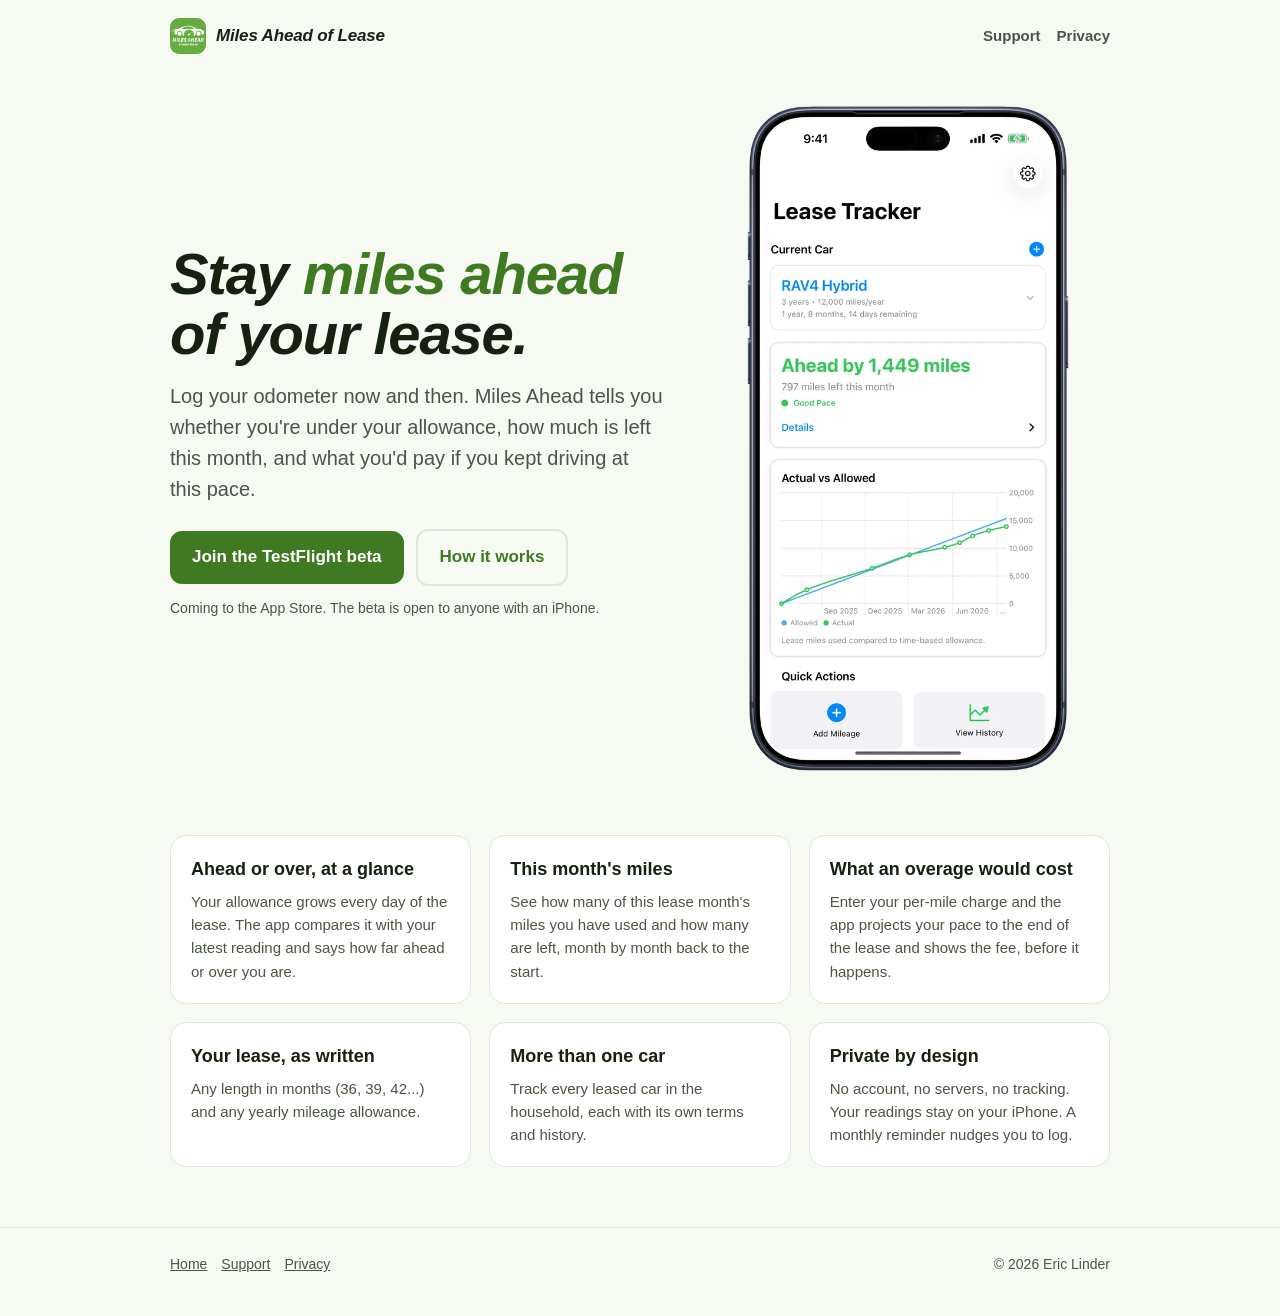
==== index.html @ 4baac900 "Stronger contrast on buttons and accents" ====
<!doctype html>
<html lang="en">
<head>
<meta charset="utf-8">
<meta name="viewport" content="width=device-width, initial-scale=1">
<title>Miles Ahead of Lease: lease mileage tracker for iPhone</title>
<meta name="description" content="Log your odometer now and then and see whether you are ahead of your lease allowance, what is left this month, and what an overage would cost.">
<meta name="color-scheme" content="light dark">
<meta name="theme-color" content="#66ad3f">
<link rel="canonical" href="https://eroxx.github.io/miles-ahead-website/">
<meta property="og:type" content="website">
<meta property="og:title" content="Miles Ahead of Lease: lease mileage tracker for iPhone">
<meta property="og:description" content="Log your odometer now and then and see whether you are ahead of your lease allowance, what is left this month, and what an overage would cost.">
<meta property="og:url" content="https://eroxx.github.io/miles-ahead-website/">
<meta property="og:image" content="https://eroxx.github.io/miles-ahead-website/og-image.png">
<meta property="og:image:width" content="1200">
<meta property="og:image:height" content="630">
<meta name="twitter:card" content="summary_large_image">
<link rel="icon" type="image/png" href="favicon.png">
<link rel="apple-touch-icon" href="apple-touch-icon.png">
<link rel="stylesheet" href="style.css?v=2">
</head>
<body>
<header class="bar"><div class="wrap">
  <a class="brand" href="./"><img src="img/icon.png" alt="" width="36" height="36"><span>Miles Ahead of Lease</span></a>
  <nav><a href="support.html">Support</a><a href="privacy.html">Privacy</a></nav>
</div></header>

<main class="wrap">
<section class="hero">
  <div>
    <h1>Stay <span>miles ahead</span> of your lease.</h1>
    <p class="lede">Log your odometer now and then. Miles Ahead tells you whether you're under your allowance, how much is left this month, and what you'd pay if you kept driving at this pace.</p>
    <div class="cta">
      <a class="store-badge" data-store-live hidden href="#" aria-label="Download Miles Ahead of Lease on the App Store"><picture><source srcset="img/app-store-badge-white.svg" media="(prefers-color-scheme: dark)"><img src="img/app-store-badge-black.svg" alt="Download on the App Store" width="132" height="44"></picture></a>
      <a class="button" data-store-soon href="https://testflight.apple.com/join/SfdpEd8z">Join the TestFlight beta</a>
      <a class="button ghost" href="support.html">How it works</a>
    </div>
    <p class="note" data-store-soon>Coming to the App Store. The beta is open to anyone with an iPhone.</p>
  </div>
  <div class="phone">
    <picture>
      <source srcset="img/iphone-dashboard-dark.webp" media="(prefers-color-scheme: dark)">
      <img src="img/iphone-dashboard.webp" alt="The dashboard: ahead by 1,449 miles, 797 miles left this month, and a chart of actual against allowed miles" width="560" height="1143">
    </picture>
  </div>
</section>

<section class="features">
  <div class="card"><h3>Ahead or over, at a glance</h3><p>Your allowance grows every day of the lease. The app compares it with your latest reading and says how far ahead or over you are.</p></div>
  <div class="card"><h3>This month's miles</h3><p>See how many of this lease month's miles you have used and how many are left, month by month back to the start.</p></div>
  <div class="card"><h3>What an overage would cost</h3><p>Enter your per-mile charge and the app projects your pace to the end of the lease and shows the fee, before it happens.</p></div>
  <div class="card"><h3>Your lease, as written</h3><p>Any length in months (36, 39, 42...) and any yearly mileage allowance.</p></div>
  <div class="card"><h3>More than one car</h3><p>Track every leased car in the household, each with its own terms and history.</p></div>
  <div class="card"><h3>Private by design</h3><p>No account, no servers, no tracking. Your readings stay on your iPhone. A monthly reminder nudges you to log.</p></div>
</section>
</main>
<footer><div class="wrap">
  <div><a href="./">Home</a><a href="support.html">Support</a><a href="privacy.html">Privacy</a></div>
  <div>&copy; 2026 Eric Linder</div>
</div></footer>
<script src="site.js?v=1" defer></script>
<script src="store.js?v=1" defer></script>
</body>
</html>
---- style.css ----
:root {
  --green: #66ad3f;
  --green-deep: #3f7a22;
  --ink: #16210f;
  --ink-soft: #4a5543;
  --paper: #f7faf3;
  --card: #ffffff;
  --line: #dfe8d6;
  --on-green: #ffffff;
  --button: #3f7a22;
}
@media (prefers-color-scheme: dark) {
  :root {
    --green: #7cc450;
    --green-deep: #9bd873;
    --ink: #eef5e8;
    --ink-soft: #b3c0aa;
    --paper: #10160c;
    --card: #1a2314;
    --line: #2c3a23;
    --on-green: #0d1409;
    --button: #7cc450;
  }
}
[hidden] { display: none !important; }
* { box-sizing: border-box; }
html { -webkit-text-size-adjust: 100%; }
body {
  margin: 0;
  font: 17px/1.55 -apple-system, BlinkMacSystemFont, "SF Pro Text", "Segoe UI", Roboto, sans-serif;
  color: var(--ink);
  background: var(--paper);
}
a { color: var(--green-deep); }
.wrap { max-width: 980px; margin: 0 auto; padding: 0 20px; }
header.bar { padding: 18px 0; }
header.bar .wrap { display: flex; align-items: center; justify-content: space-between; gap: 12px; }
.brand { display: flex; align-items: center; gap: 10px; text-decoration: none; color: var(--ink); font-weight: 800; font-style: italic; letter-spacing: -0.01em; }
.brand img { width: 36px; height: 36px; border-radius: 9px; }
nav a { margin-left: 16px; text-decoration: none; color: var(--ink-soft); font-weight: 600; font-size: 15px; }
nav a:hover { color: var(--green-deep); }

.hero { display: grid; grid-template-columns: 1.1fr 0.9fr; gap: 40px; align-items: center; padding: 30px 0 60px; }
.hero h1 { font-size: clamp(36px, 6vw, 58px); line-height: 1.05; margin: 0 0 16px; font-weight: 800; font-style: italic; letter-spacing: -0.02em; }
.hero h1 span { color: var(--green-deep); }
.hero p.lede { font-size: 20px; color: var(--ink-soft); margin: 0 0 24px; }
.phone img { width: 100%; max-width: 330px; height: auto; display: block; margin: 0 auto; }
.cta { display: flex; flex-wrap: wrap; gap: 12px; align-items: center; }
.button { display: inline-block; background: var(--button); color: var(--on-green); padding: 13px 22px; border-radius: 12px; font-weight: 700; text-decoration: none; }
.button.ghost { background: transparent; color: var(--green-deep); border: 2px solid var(--line); }
.store-badge { display: inline-block; line-height: 0; margin: 11px 0; }
.store-badge img { height: 44px; width: auto; }
.note { font-size: 14px; color: var(--ink-soft); margin-top: 12px; }

.features { display: grid; grid-template-columns: repeat(3, 1fr); gap: 18px; padding-bottom: 60px; }
.card { background: var(--card); border: 1px solid var(--line); border-radius: 16px; padding: 20px; }
.card h3 { margin: 0 0 6px; font-size: 18px; }
.card p { margin: 0; color: var(--ink-soft); font-size: 15px; }

.doc { max-width: 720px; padding: 10px 20px 60px; margin: 0 auto; }
.doc h1 { font-size: 38px; line-height: 1.1; margin: 10px 0 6px; font-style: italic; font-weight: 800; }
.doc .updated { color: var(--ink-soft); font-size: 14px; margin-bottom: 28px; }
.doc h2 { font-size: 22px; margin: 34px 0 8px; }
.doc h3 { font-size: 18px; margin: 22px 0 4px; }
.doc p, .doc li { color: var(--ink); }
.summary { background: var(--card); border: 1px solid var(--line); border-left: 5px solid var(--green); border-radius: 12px; padding: 16px 18px; }
.email-row { display: flex; gap: 10px; align-items: center; flex-wrap: wrap; background: var(--card); border: 1px solid var(--line); border-radius: 12px; padding: 12px 14px; }
.email-row code { font-size: 16px; }
.email-row button { font: inherit; font-size: 14px; border: 1px solid var(--line); background: transparent; color: var(--green-deep); border-radius: 8px; padding: 4px 10px; cursor: pointer; }

footer { border-top: 1px solid var(--line); padding: 26px 0 40px; color: var(--ink-soft); font-size: 14px; }
footer .wrap { display: flex; justify-content: space-between; flex-wrap: wrap; gap: 10px; }
footer a { color: var(--ink-soft); margin-right: 14px; }

@media (max-width: 760px) {
  .hero { grid-template-columns: 1fr; gap: 28px; padding-top: 10px; }
  .phone img { max-width: 260px; }
  .features { grid-template-columns: 1fr; }
  nav a { margin-left: 12px; font-size: 14px; }
  .brand span { display: none; }
}
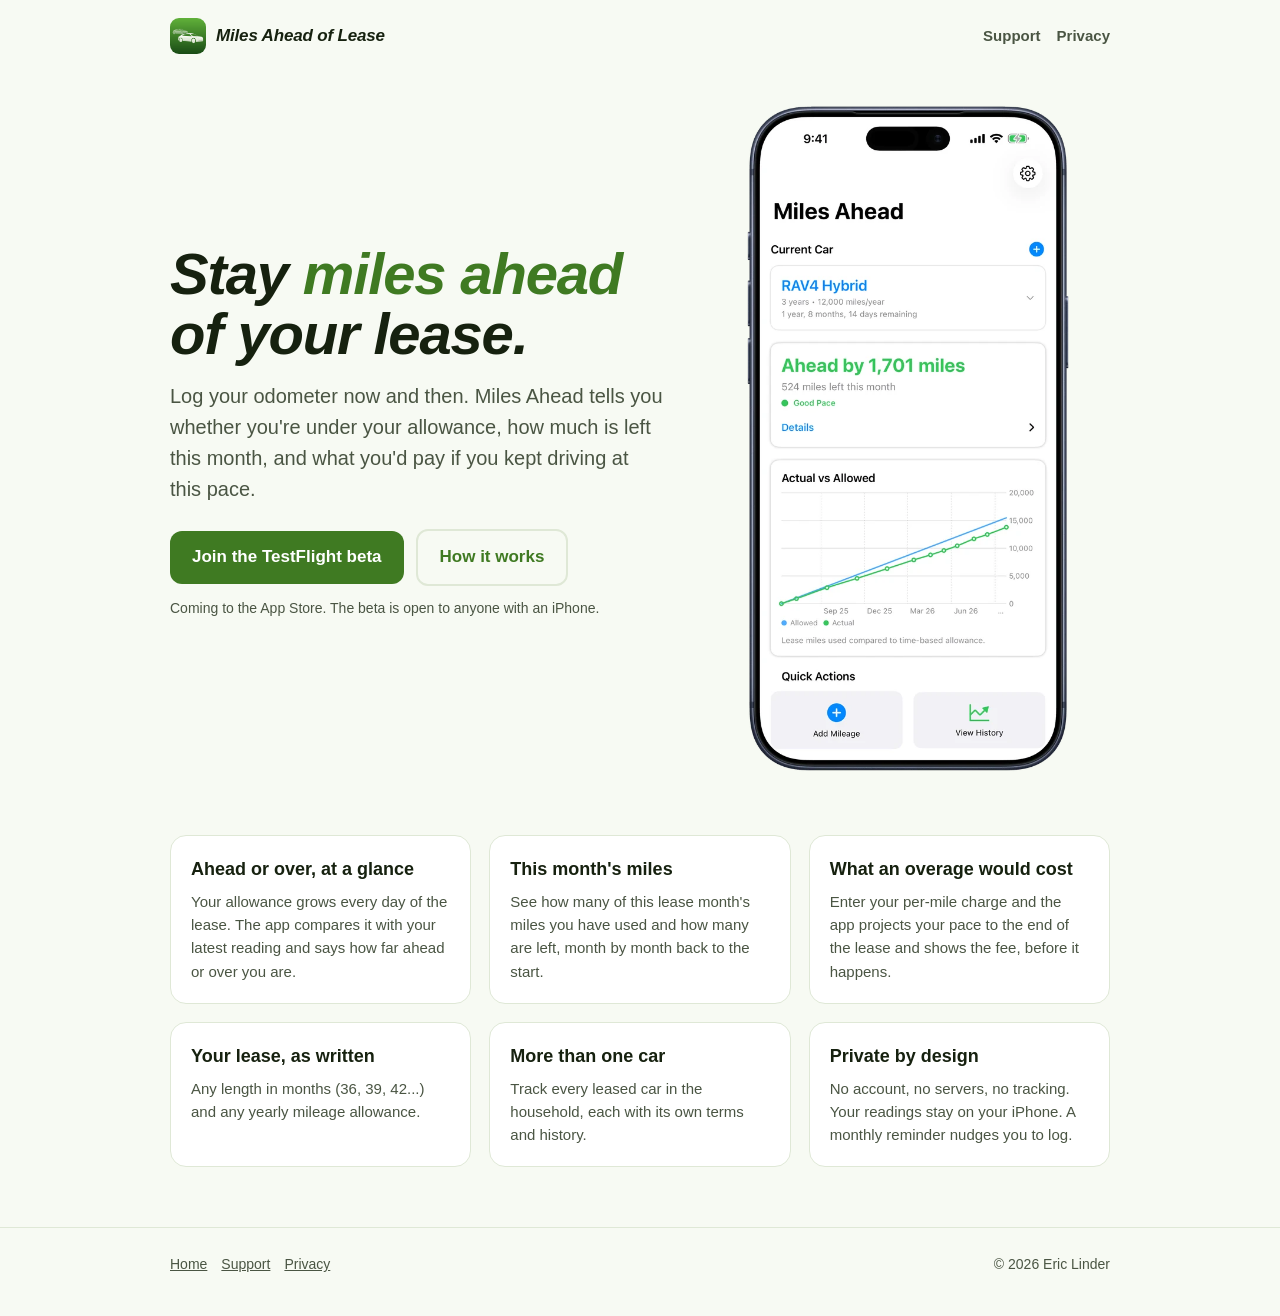
==== commit cf220640: "New icon, Miles Ahead name, fresh screenshots" ====
--- a/index.html
+++ b/index.html
@@ -18,11 +18,11 @@
 <meta name="twitter:card" content="summary_large_image">
 <link rel="icon" type="image/png" href="favicon.png">
 <link rel="apple-touch-icon" href="apple-touch-icon.png">
-<link rel="stylesheet" href="style.css?v=2">
+<link rel="stylesheet" href="style.css?v=3">
 </head>
 <body>
 <header class="bar"><div class="wrap">
-  <a class="brand" href="./"><img src="img/icon.png" alt="" width="36" height="36"><span>Miles Ahead of Lease</span></a>
+  <a class="brand" href="./"><img src="img/icon.png?v=2" alt="" width="36" height="36"><span>Miles Ahead of Lease</span></a>
   <nav><a href="support.html">Support</a><a href="privacy.html">Privacy</a></nav>
 </div></header>
 
@@ -41,7 +41,7 @@
   <div class="phone">
     <picture>
       <source srcset="img/iphone-dashboard-dark.webp" media="(prefers-color-scheme: dark)">
-      <img src="img/iphone-dashboard.webp" alt="The dashboard: ahead by 1,449 miles, 797 miles left this month, and a chart of actual against allowed miles" width="560" height="1143">
+      <img src="img/iphone-dashboard.webp" alt="The dashboard: ahead by 1,701 miles, 524 miles left this month, and a chart of actual against allowed miles" width="560" height="1143">
     </picture>
   </div>
 </section>
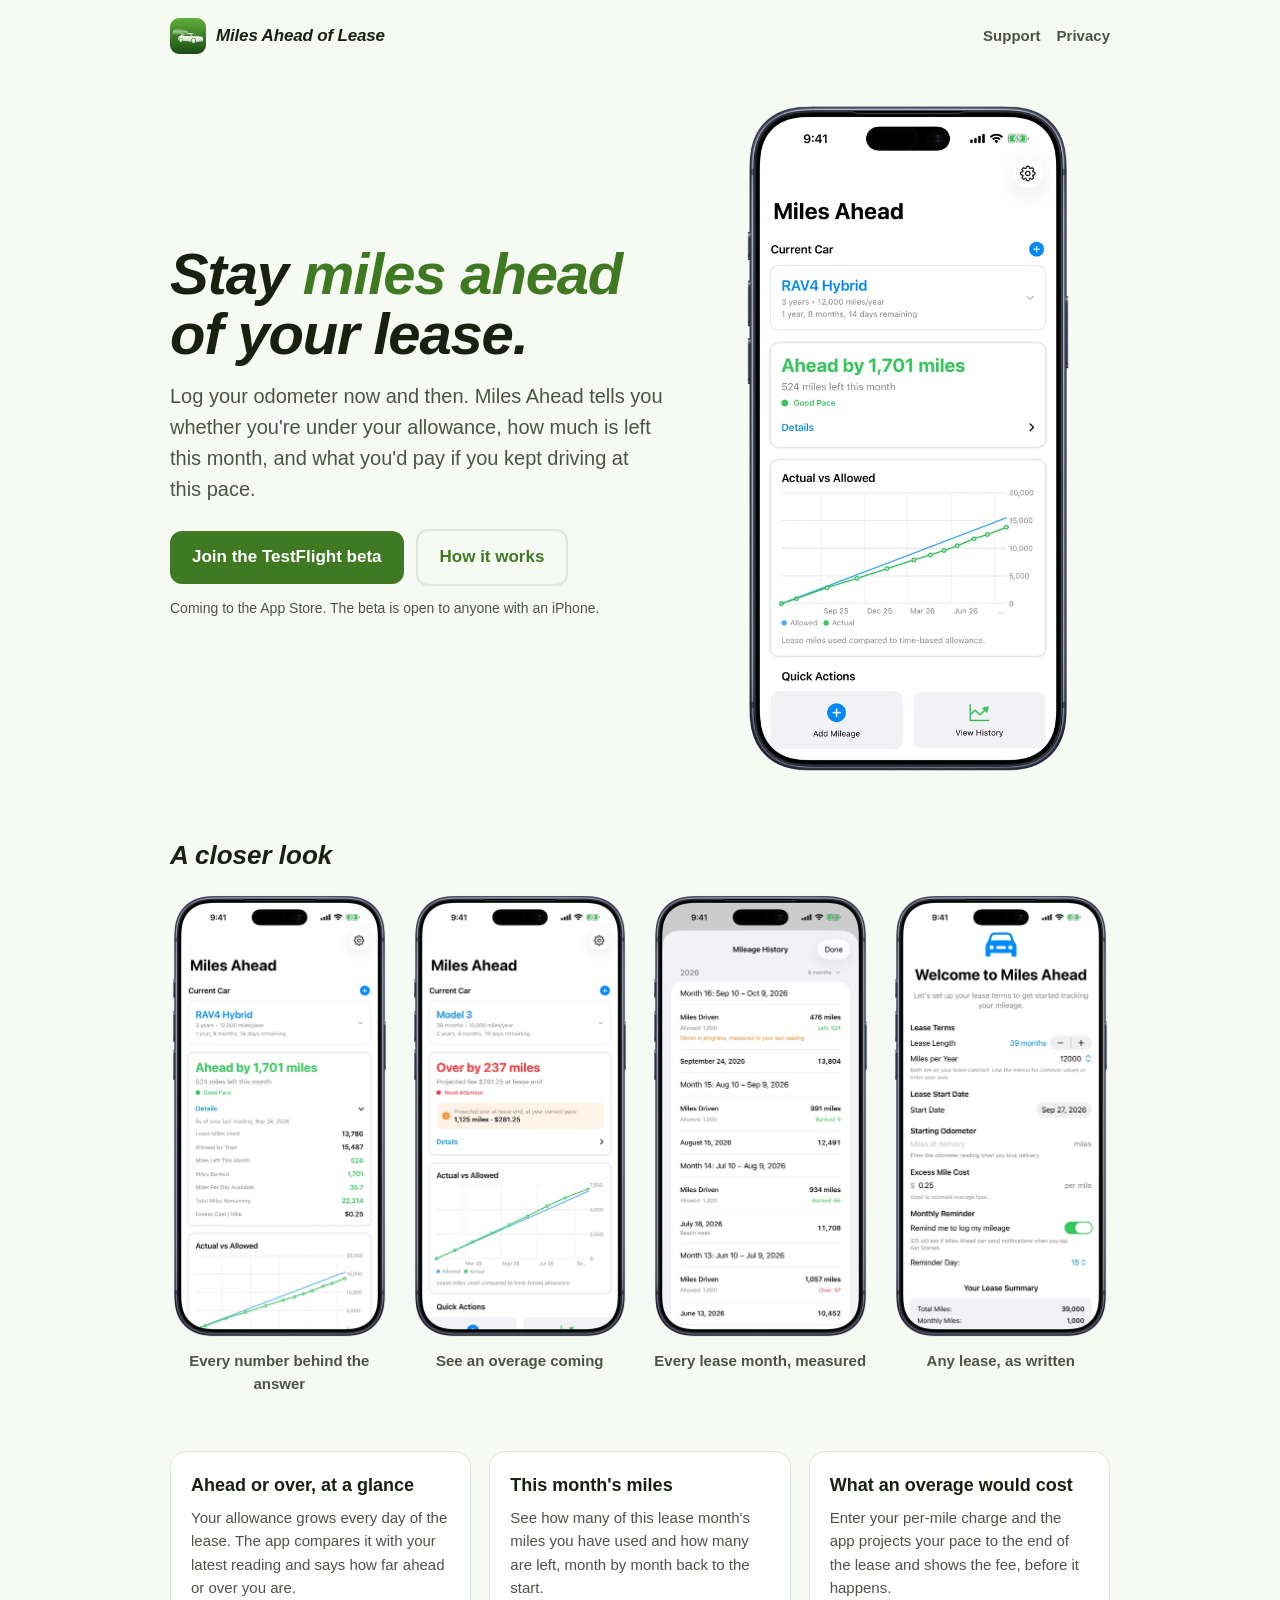
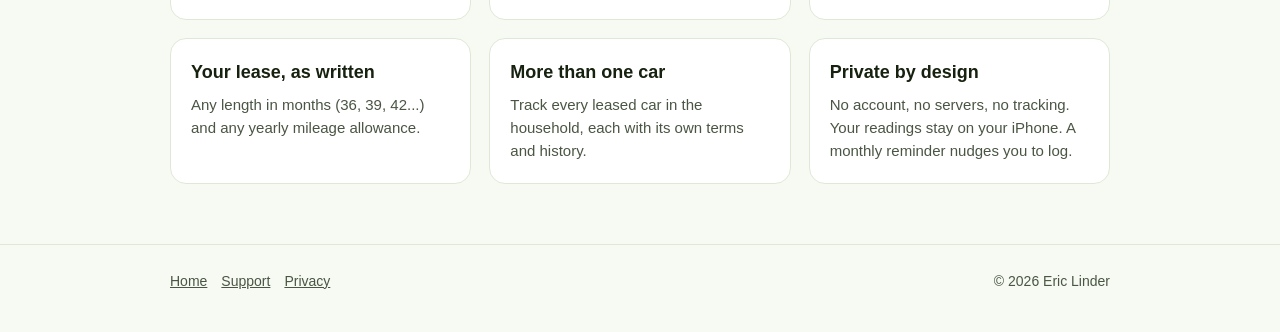
==== commit 10179fda: "Screens gallery" ====
--- a/index.html
+++ b/index.html
@@ -18,7 +18,7 @@
 <meta name="twitter:card" content="summary_large_image">
 <link rel="icon" type="image/png" href="favicon.png">
 <link rel="apple-touch-icon" href="apple-touch-icon.png">
-<link rel="stylesheet" href="style.css?v=3">
+<link rel="stylesheet" href="style.css?v=4">
 </head>
 <body>
 <header class="bar"><div class="wrap">
@@ -46,6 +46,17 @@
   </div>
 </section>
 
+
+<section class="gallery" aria-label="Screens from the app">
+  <h2>A closer look</h2>
+  <div class="shots">
+    <figure><img src="img/iphone-02-details.webp" alt="Details: lease miles used, allowed so far, miles left this month, miles banked, miles per day and miles remaining" width="440" height="897" loading="lazy"><figcaption>Every number behind the answer</figcaption></figure>
+    <figure><img src="img/iphone-03-overage.webp" alt="A second car over pace, with a projected fee at lease end" width="440" height="897" loading="lazy"><figcaption>See an overage coming</figcaption></figure>
+    <figure><img src="img/iphone-04-history.webp" alt="History: each lease month with miles driven against the month's allowance" width="440" height="897" loading="lazy"><figcaption>Every lease month, measured</figcaption></figure>
+    <figure><img src="img/iphone-05-onboarding.webp" alt="Setup: a 39-month lease and the yearly mileage allowance" width="440" height="897" loading="lazy"><figcaption>Any lease, as written</figcaption></figure>
+  </div>
+</section>
+
 <section class="features">
   <div class="card"><h3>Ahead or over, at a glance</h3><p>Your allowance grows every day of the lease. The app compares it with your latest reading and says how far ahead or over you are.</p></div>
   <div class="card"><h3>This month's miles</h3><p>See how many of this lease month's miles you have used and how many are left, month by month back to the start.</p></div>
--- a/style.css
+++ b/style.css
@@ -72,7 +72,16 @@
 footer .wrap { display: flex; justify-content: space-between; flex-wrap: wrap; gap: 10px; }
 footer a { color: var(--ink-soft); margin-right: 14px; }
 
+.gallery { padding: 0 0 56px; }
+.gallery h2 { font-size: 26px; font-style: italic; font-weight: 800; margin: 0 0 18px; }
+.shots { display: grid; grid-template-columns: repeat(4, 1fr); gap: 22px; }
+.shots figure { margin: 0; text-align: center; }
+.shots img { width: 100%; height: auto; display: block; }
+.shots figcaption { margin-top: 10px; font-weight: 700; font-size: 15px; color: var(--ink-soft); }
+
 @media (max-width: 760px) {
+  .shots { grid-template-columns: none; grid-auto-flow: column; grid-auto-columns: 62%; overflow-x: auto; scroll-snap-type: x mandatory; padding-bottom: 8px; }
+  .shots figure { scroll-snap-align: start; }
   .hero { grid-template-columns: 1fr; gap: 28px; padding-top: 10px; }
   .phone img { max-width: 260px; }
   .features { grid-template-columns: 1fr; }
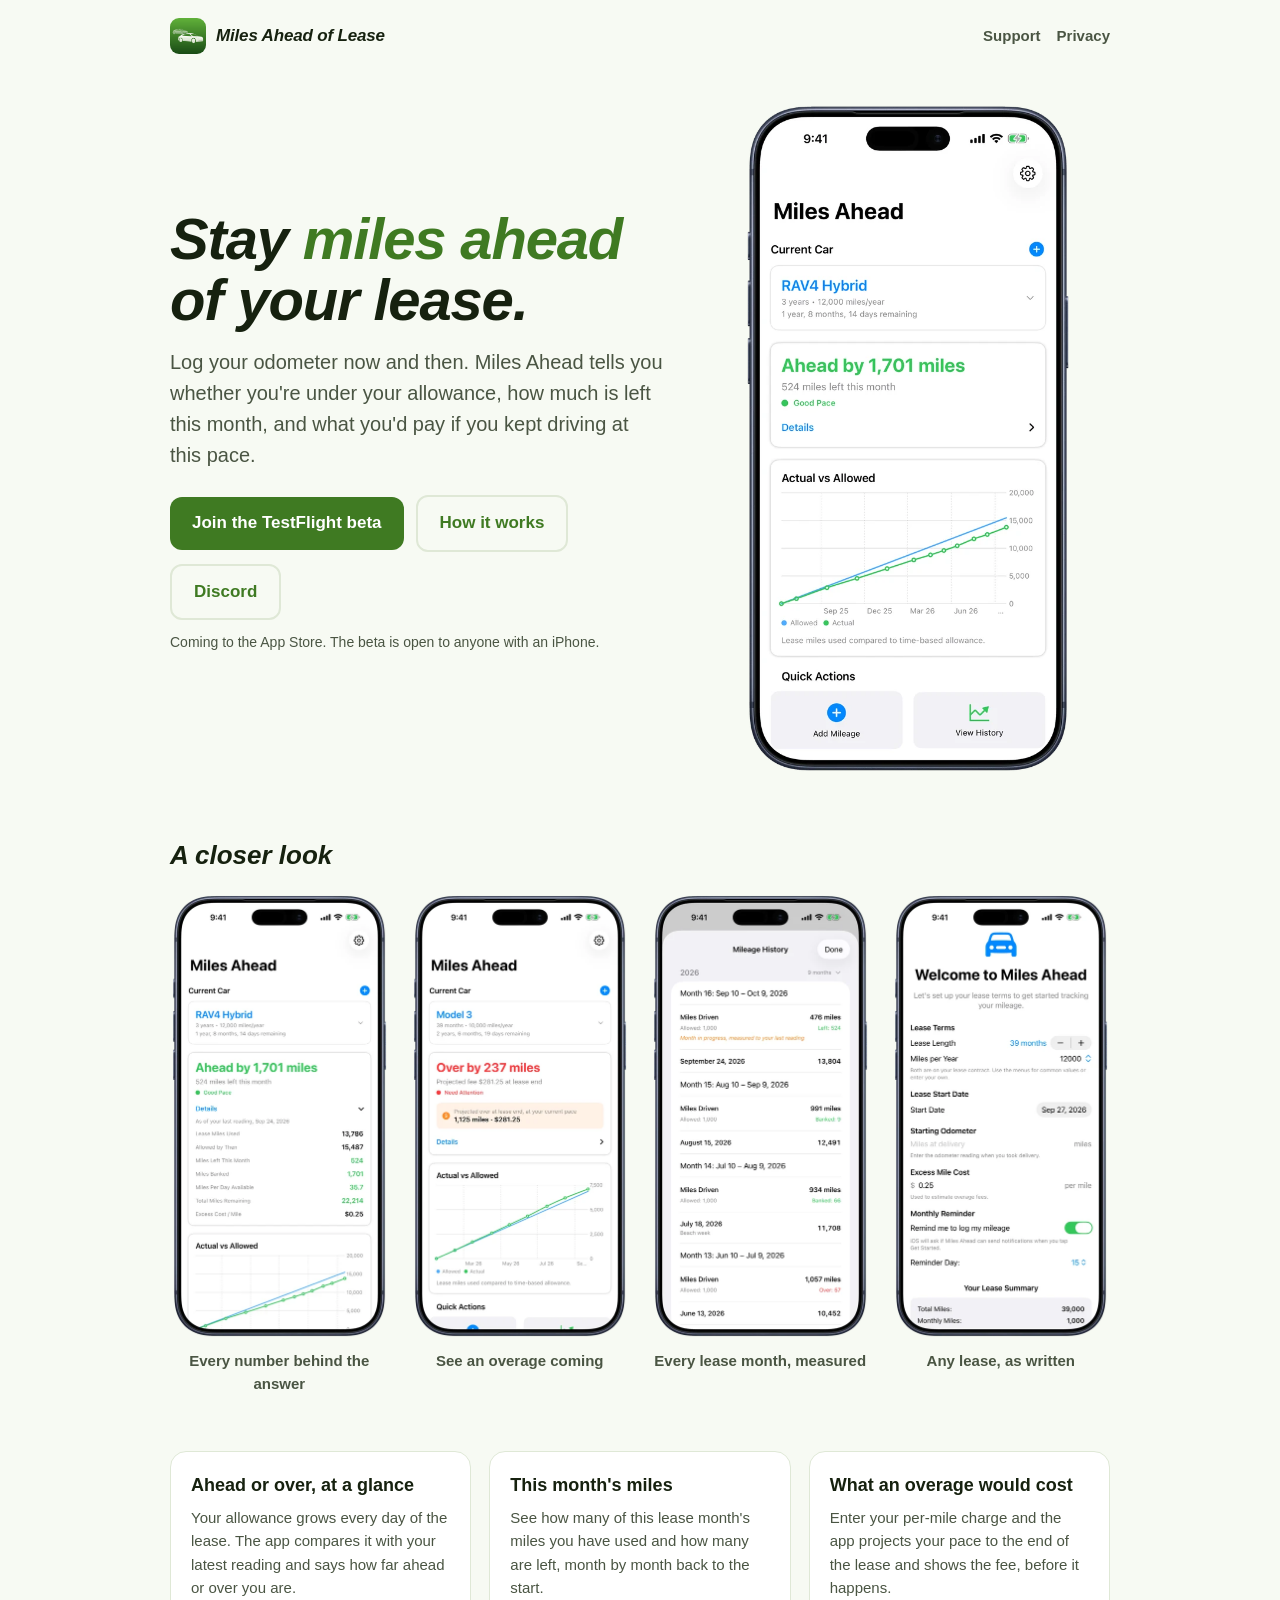
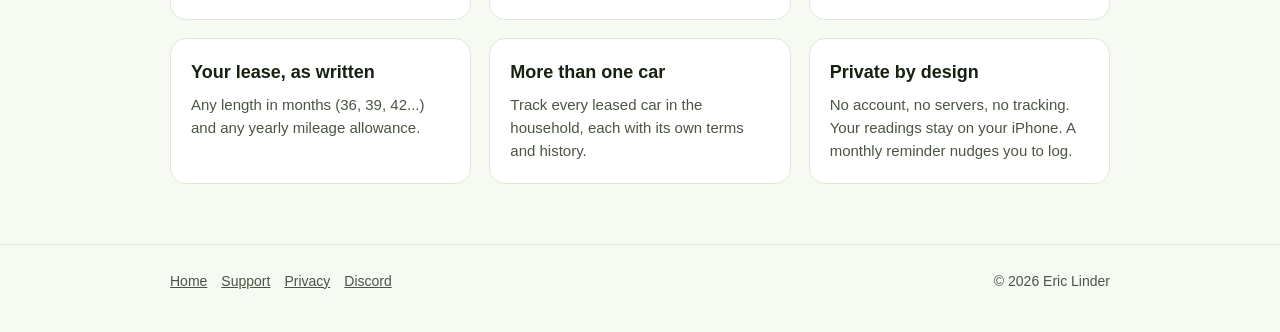
==== commit 03787d04: "Discord links" ====
--- a/index.html
+++ b/index.html
@@ -35,6 +35,7 @@
       <a class="store-badge" data-store-live hidden href="#" aria-label="Download Miles Ahead of Lease on the App Store"><picture><source srcset="img/app-store-badge-white.svg" media="(prefers-color-scheme: dark)"><img src="img/app-store-badge-black.svg" alt="Download on the App Store" width="132" height="44"></picture></a>
       <a class="button" data-store-soon href="https://testflight.apple.com/join/SfdpEd8z">Join the TestFlight beta</a>
       <a class="button ghost" href="support.html">How it works</a>
+      <a class="button ghost" data-discord href="#">Discord</a>
     </div>
     <p class="note" data-store-soon>Coming to the App Store. The beta is open to anyone with an iPhone.</p>
   </div>
@@ -67,10 +68,10 @@
 </section>
 </main>
 <footer><div class="wrap">
-  <div><a href="./">Home</a><a href="support.html">Support</a><a href="privacy.html">Privacy</a></div>
+  <div><a href="./">Home</a><a href="support.html">Support</a><a href="privacy.html">Privacy</a><a data-discord href="#">Discord</a></div>
   <div>&copy; 2026 Eric Linder</div>
 </div></footer>
-<script src="site.js?v=1" defer></script>
+<script src="site.js?v=2" defer></script>
 <script src="store.js?v=1" defer></script>
 </body>
 </html>
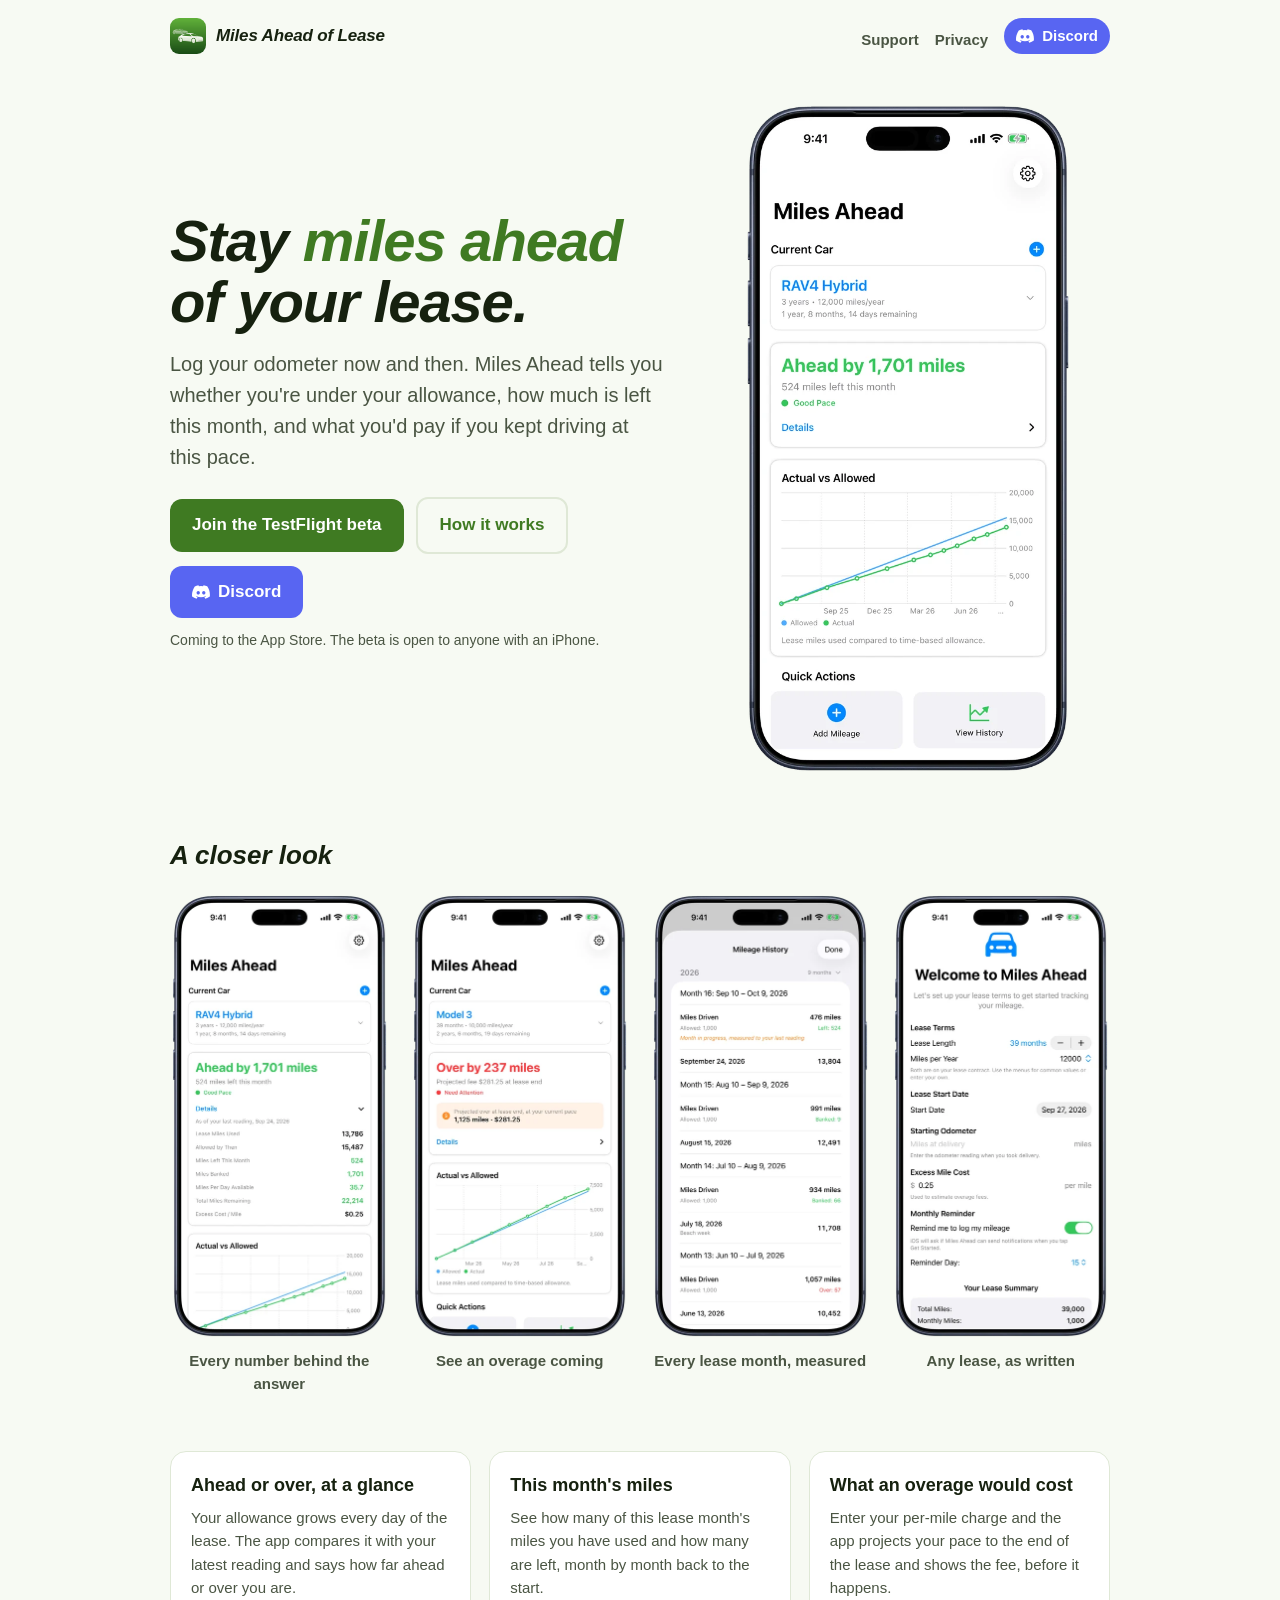
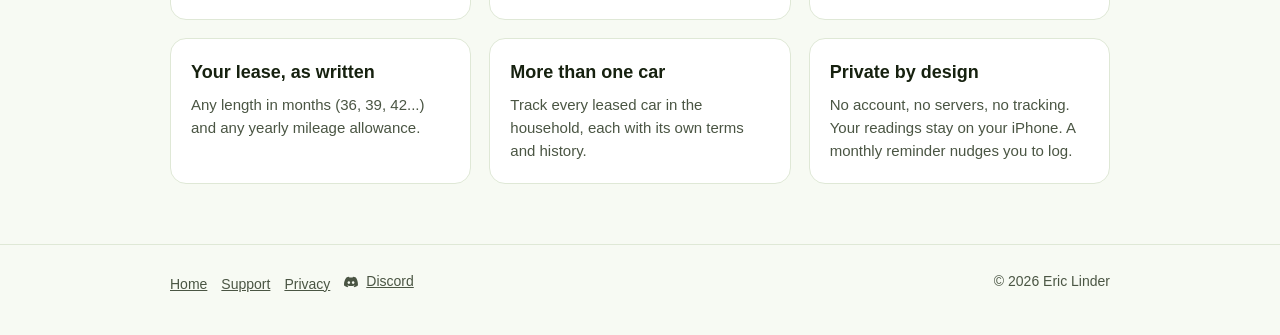
==== commit 81edc9ef: "Discord mark on every Discord link" ====
--- a/index.html
+++ b/index.html
@@ -18,12 +18,12 @@
 <meta name="twitter:card" content="summary_large_image">
 <link rel="icon" type="image/png" href="favicon.png">
 <link rel="apple-touch-icon" href="apple-touch-icon.png">
-<link rel="stylesheet" href="style.css?v=4">
+<link rel="stylesheet" href="style.css?v=5">
 </head>
 <body>
 <header class="bar"><div class="wrap">
   <a class="brand" href="./"><img src="img/icon.png?v=2" alt="" width="36" height="36"><span>Miles Ahead of Lease</span></a>
-  <nav><a href="support.html">Support</a><a href="privacy.html">Privacy</a></nav>
+  <nav><a href="support.html">Support</a><a href="privacy.html">Privacy</a><a class="discord nav-discord" data-discord href="#"><svg viewBox="0 0 24 24" aria-hidden="true" fill="currentColor"><path d="M20.3 4.4A19.8 19.8 0 0 0 15.4 3l-.6 1.3a18.4 18.4 0 0 0-5.6 0L8.6 3a19.7 19.7 0 0 0-4.9 1.5C.6 9.1-.3 13.6.1 18.1a19.9 19.9 0 0 0 6 3l1.3-2.1a12.9 12.9 0 0 1-2-1l.5-.4a14.2 14.2 0 0 0 12.2 0l.5.4a12.9 12.9 0 0 1-2.1 1l1.3 2.1a19.8 19.8 0 0 0 6-3c.5-5.2-.8-9.7-3.5-13.7ZM8.3 15.3c-1.2 0-2.2-1.1-2.2-2.4s1-2.4 2.2-2.4 2.2 1.1 2.2 2.4-1 2.4-2.2 2.4Zm7.4 0c-1.2 0-2.2-1.1-2.2-2.4s1-2.4 2.2-2.4 2.2 1.1 2.2 2.4-1 2.4-2.2 2.4Z"/></svg>Discord</a></nav>
 </div></header>
 
 <main class="wrap">
@@ -35,7 +35,7 @@
       <a class="store-badge" data-store-live hidden href="#" aria-label="Download Miles Ahead of Lease on the App Store"><picture><source srcset="img/app-store-badge-white.svg" media="(prefers-color-scheme: dark)"><img src="img/app-store-badge-black.svg" alt="Download on the App Store" width="132" height="44"></picture></a>
       <a class="button" data-store-soon href="https://testflight.apple.com/join/SfdpEd8z">Join the TestFlight beta</a>
       <a class="button ghost" href="support.html">How it works</a>
-      <a class="button ghost" data-discord href="#">Discord</a>
+      <a class="button discord-button discord" data-discord href="#"><svg viewBox="0 0 24 24" aria-hidden="true" fill="currentColor"><path d="M20.3 4.4A19.8 19.8 0 0 0 15.4 3l-.6 1.3a18.4 18.4 0 0 0-5.6 0L8.6 3a19.7 19.7 0 0 0-4.9 1.5C.6 9.1-.3 13.6.1 18.1a19.9 19.9 0 0 0 6 3l1.3-2.1a12.9 12.9 0 0 1-2-1l.5-.4a14.2 14.2 0 0 0 12.2 0l.5.4a12.9 12.9 0 0 1-2.1 1l1.3 2.1a19.8 19.8 0 0 0 6-3c.5-5.2-.8-9.7-3.5-13.7ZM8.3 15.3c-1.2 0-2.2-1.1-2.2-2.4s1-2.4 2.2-2.4 2.2 1.1 2.2 2.4-1 2.4-2.2 2.4Zm7.4 0c-1.2 0-2.2-1.1-2.2-2.4s1-2.4 2.2-2.4 2.2 1.1 2.2 2.4-1 2.4-2.2 2.4Z"/></svg>Discord</a>
     </div>
     <p class="note" data-store-soon>Coming to the App Store. The beta is open to anyone with an iPhone.</p>
   </div>
@@ -68,7 +68,7 @@
 </section>
 </main>
 <footer><div class="wrap">
-  <div><a href="./">Home</a><a href="support.html">Support</a><a href="privacy.html">Privacy</a><a data-discord href="#">Discord</a></div>
+  <div><a href="./">Home</a><a href="support.html">Support</a><a href="privacy.html">Privacy</a><a class="discord" data-discord href="#"><svg viewBox="0 0 24 24" aria-hidden="true" fill="currentColor"><path d="M20.3 4.4A19.8 19.8 0 0 0 15.4 3l-.6 1.3a18.4 18.4 0 0 0-5.6 0L8.6 3a19.7 19.7 0 0 0-4.9 1.5C.6 9.1-.3 13.6.1 18.1a19.9 19.9 0 0 0 6 3l1.3-2.1a12.9 12.9 0 0 1-2-1l.5-.4a14.2 14.2 0 0 0 12.2 0l.5.4a12.9 12.9 0 0 1-2.1 1l1.3 2.1a19.8 19.8 0 0 0 6-3c.5-5.2-.8-9.7-3.5-13.7ZM8.3 15.3c-1.2 0-2.2-1.1-2.2-2.4s1-2.4 2.2-2.4 2.2 1.1 2.2 2.4-1 2.4-2.2 2.4Zm7.4 0c-1.2 0-2.2-1.1-2.2-2.4s1-2.4 2.2-2.4 2.2 1.1 2.2 2.4-1 2.4-2.2 2.4Z"/></svg>Discord</a></div>
   <div>&copy; 2026 Eric Linder</div>
 </div></footer>
 <script src="site.js?v=2" defer></script>
--- a/style.css
+++ b/style.css
@@ -68,6 +68,15 @@
 .email-row code { font-size: 16px; }
 .email-row button { font: inherit; font-size: 14px; border: 1px solid var(--line); background: transparent; color: var(--green-deep); border-radius: 8px; padding: 4px 10px; cursor: pointer; }
 
+/* Discord: its own mark and blurple, like every app site of Eric's */
+.discord { display: inline-flex; align-items: center; gap: 8px; }
+.discord svg { width: 18px; height: 18px; flex: none; }
+.discord-button { background: #5865F2; color: #fff; }
+.discord-button:hover { background: #4752C4; }
+nav a.nav-discord { background: #5865F2; color: #fff; padding: 6px 12px; border-radius: 999px; }
+nav a.nav-discord:hover { color: #fff; background: #4752C4; }
+footer a.discord svg { width: 14px; height: 14px; }
+
 footer { border-top: 1px solid var(--line); padding: 26px 0 40px; color: var(--ink-soft); font-size: 14px; }
 footer .wrap { display: flex; justify-content: space-between; flex-wrap: wrap; gap: 10px; }
 footer a { color: var(--ink-soft); margin-right: 14px; }
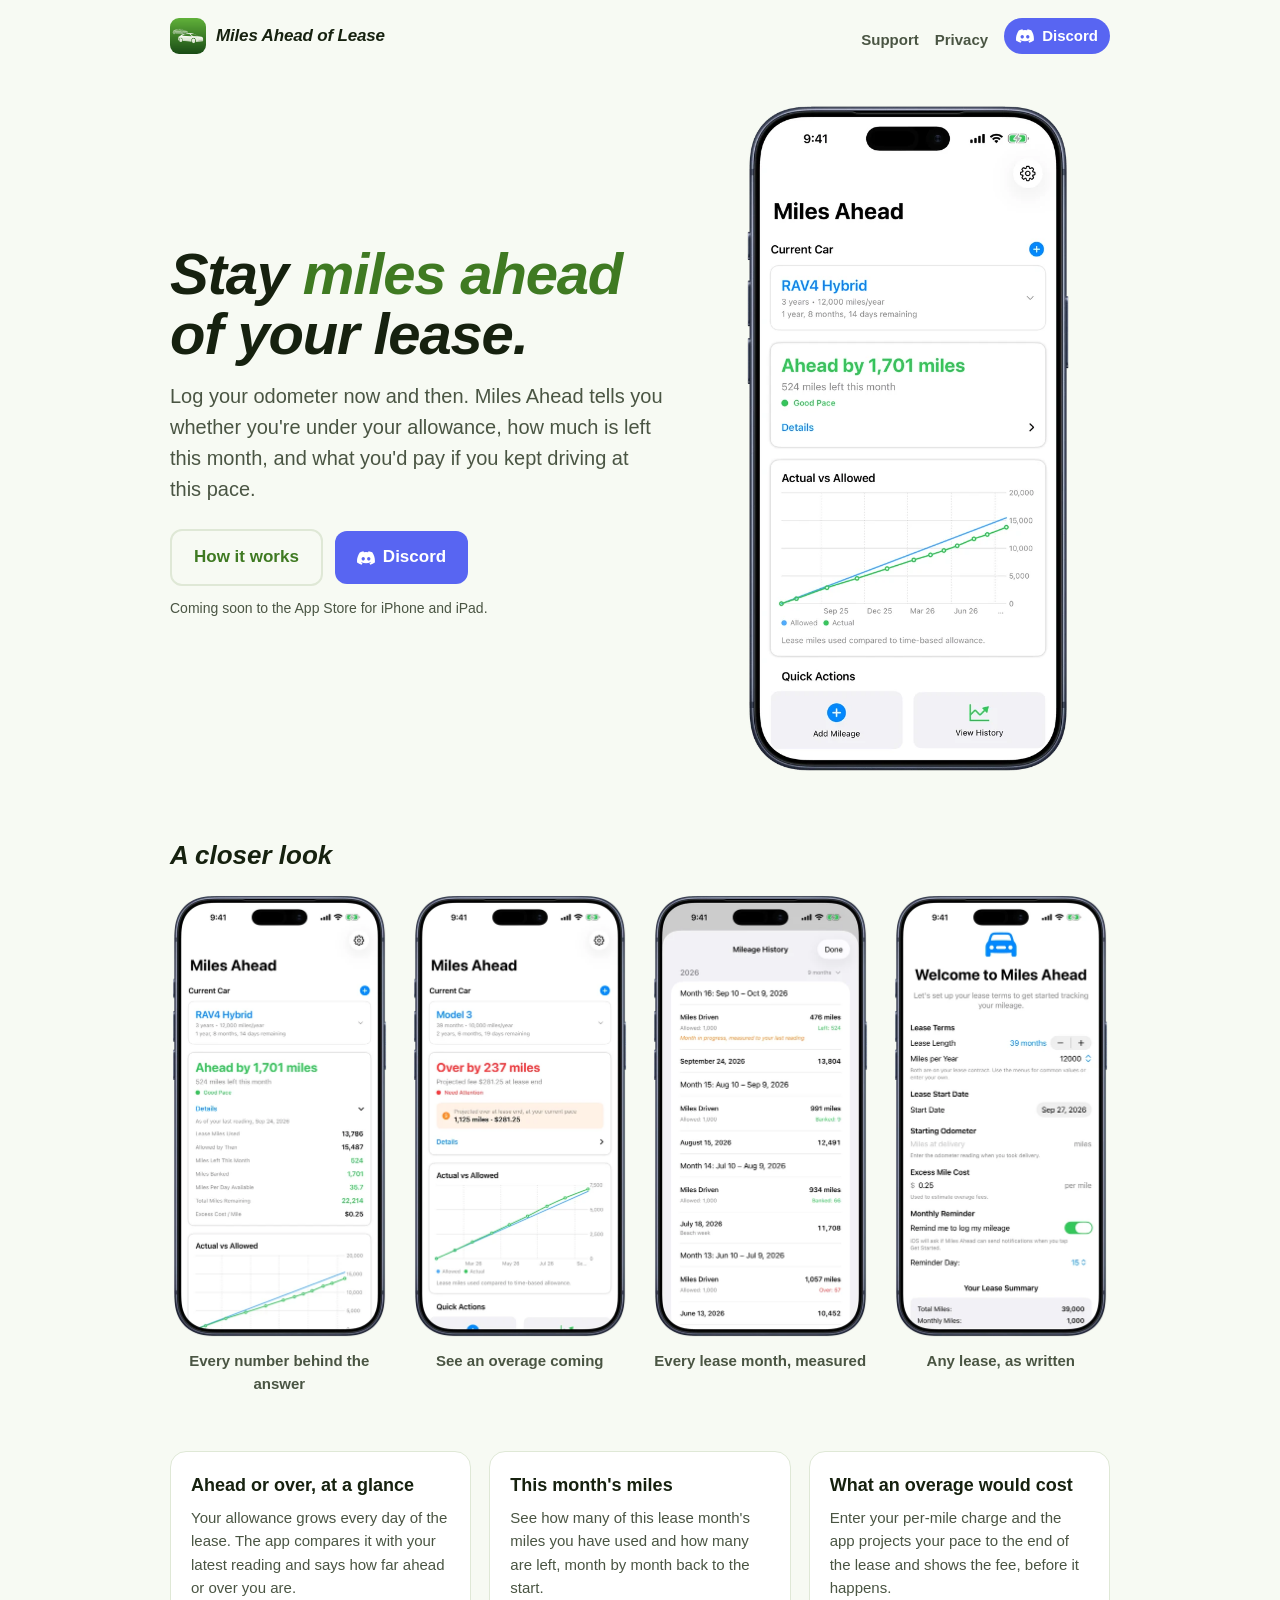
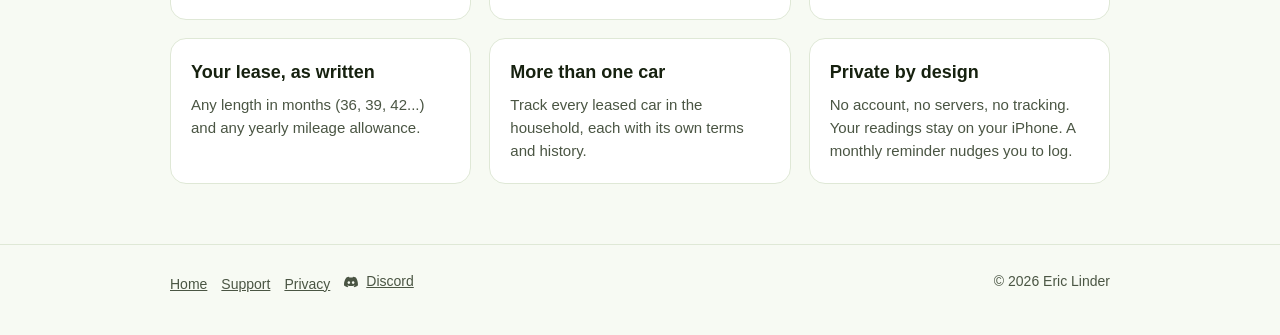
==== commit d4b64b54: "No TestFlight links; App Store only" ====
--- a/index.html
+++ b/index.html
@@ -7,12 +7,12 @@
 <meta name="description" content="Log your odometer now and then and see whether you are ahead of your lease allowance, what is left this month, and what an overage would cost.">
 <meta name="color-scheme" content="light dark">
 <meta name="theme-color" content="#66ad3f">
-<link rel="canonical" href="https://eroxx.github.io/miles-ahead-website/">
+<link rel="canonical" href="https://milesaheadoflease.com/">
 <meta property="og:type" content="website">
 <meta property="og:title" content="Miles Ahead of Lease: lease mileage tracker for iPhone">
 <meta property="og:description" content="Log your odometer now and then and see whether you are ahead of your lease allowance, what is left this month, and what an overage would cost.">
-<meta property="og:url" content="https://eroxx.github.io/miles-ahead-website/">
-<meta property="og:image" content="https://eroxx.github.io/miles-ahead-website/og-image.png">
+<meta property="og:url" content="https://milesaheadoflease.com/">
+<meta property="og:image" content="https://milesaheadoflease.com/og-image.png">
 <meta property="og:image:width" content="1200">
 <meta property="og:image:height" content="630">
 <meta name="twitter:card" content="summary_large_image">
@@ -33,11 +33,10 @@
     <p class="lede">Log your odometer now and then. Miles Ahead tells you whether you're under your allowance, how much is left this month, and what you'd pay if you kept driving at this pace.</p>
     <div class="cta">
       <a class="store-badge" data-store-live hidden href="#" aria-label="Download Miles Ahead of Lease on the App Store"><picture><source srcset="img/app-store-badge-white.svg" media="(prefers-color-scheme: dark)"><img src="img/app-store-badge-black.svg" alt="Download on the App Store" width="132" height="44"></picture></a>
-      <a class="button" data-store-soon href="https://testflight.apple.com/join/SfdpEd8z">Join the TestFlight beta</a>
       <a class="button ghost" href="support.html">How it works</a>
       <a class="button discord-button discord" data-discord href="#"><svg viewBox="0 0 24 24" aria-hidden="true" fill="currentColor"><path d="M20.3 4.4A19.8 19.8 0 0 0 15.4 3l-.6 1.3a18.4 18.4 0 0 0-5.6 0L8.6 3a19.7 19.7 0 0 0-4.9 1.5C.6 9.1-.3 13.6.1 18.1a19.9 19.9 0 0 0 6 3l1.3-2.1a12.9 12.9 0 0 1-2-1l.5-.4a14.2 14.2 0 0 0 12.2 0l.5.4a12.9 12.9 0 0 1-2.1 1l1.3 2.1a19.8 19.8 0 0 0 6-3c.5-5.2-.8-9.7-3.5-13.7ZM8.3 15.3c-1.2 0-2.2-1.1-2.2-2.4s1-2.4 2.2-2.4 2.2 1.1 2.2 2.4-1 2.4-2.2 2.4Zm7.4 0c-1.2 0-2.2-1.1-2.2-2.4s1-2.4 2.2-2.4 2.2 1.1 2.2 2.4-1 2.4-2.2 2.4Z"/></svg>Discord</a>
     </div>
-    <p class="note" data-store-soon>Coming to the App Store. The beta is open to anyone with an iPhone.</p>
+    <p class="note" data-store-soon>Coming soon to the App Store for iPhone and iPad.</p>
   </div>
   <div class="phone">
     <picture>
@@ -71,7 +70,7 @@
   <div><a href="./">Home</a><a href="support.html">Support</a><a href="privacy.html">Privacy</a><a class="discord" data-discord href="#"><svg viewBox="0 0 24 24" aria-hidden="true" fill="currentColor"><path d="M20.3 4.4A19.8 19.8 0 0 0 15.4 3l-.6 1.3a18.4 18.4 0 0 0-5.6 0L8.6 3a19.7 19.7 0 0 0-4.9 1.5C.6 9.1-.3 13.6.1 18.1a19.9 19.9 0 0 0 6 3l1.3-2.1a12.9 12.9 0 0 1-2-1l.5-.4a14.2 14.2 0 0 0 12.2 0l.5.4a12.9 12.9 0 0 1-2.1 1l1.3 2.1a19.8 19.8 0 0 0 6-3c.5-5.2-.8-9.7-3.5-13.7ZM8.3 15.3c-1.2 0-2.2-1.1-2.2-2.4s1-2.4 2.2-2.4 2.2 1.1 2.2 2.4-1 2.4-2.2 2.4Zm7.4 0c-1.2 0-2.2-1.1-2.2-2.4s1-2.4 2.2-2.4 2.2 1.1 2.2 2.4-1 2.4-2.2 2.4Z"/></svg>Discord</a></div>
   <div>&copy; 2026 Eric Linder</div>
 </div></footer>
-<script src="site.js?v=2" defer></script>
+<script src="site.js?v=3" defer></script>
 <script src="store.js?v=1" defer></script>
 </body>
 </html>
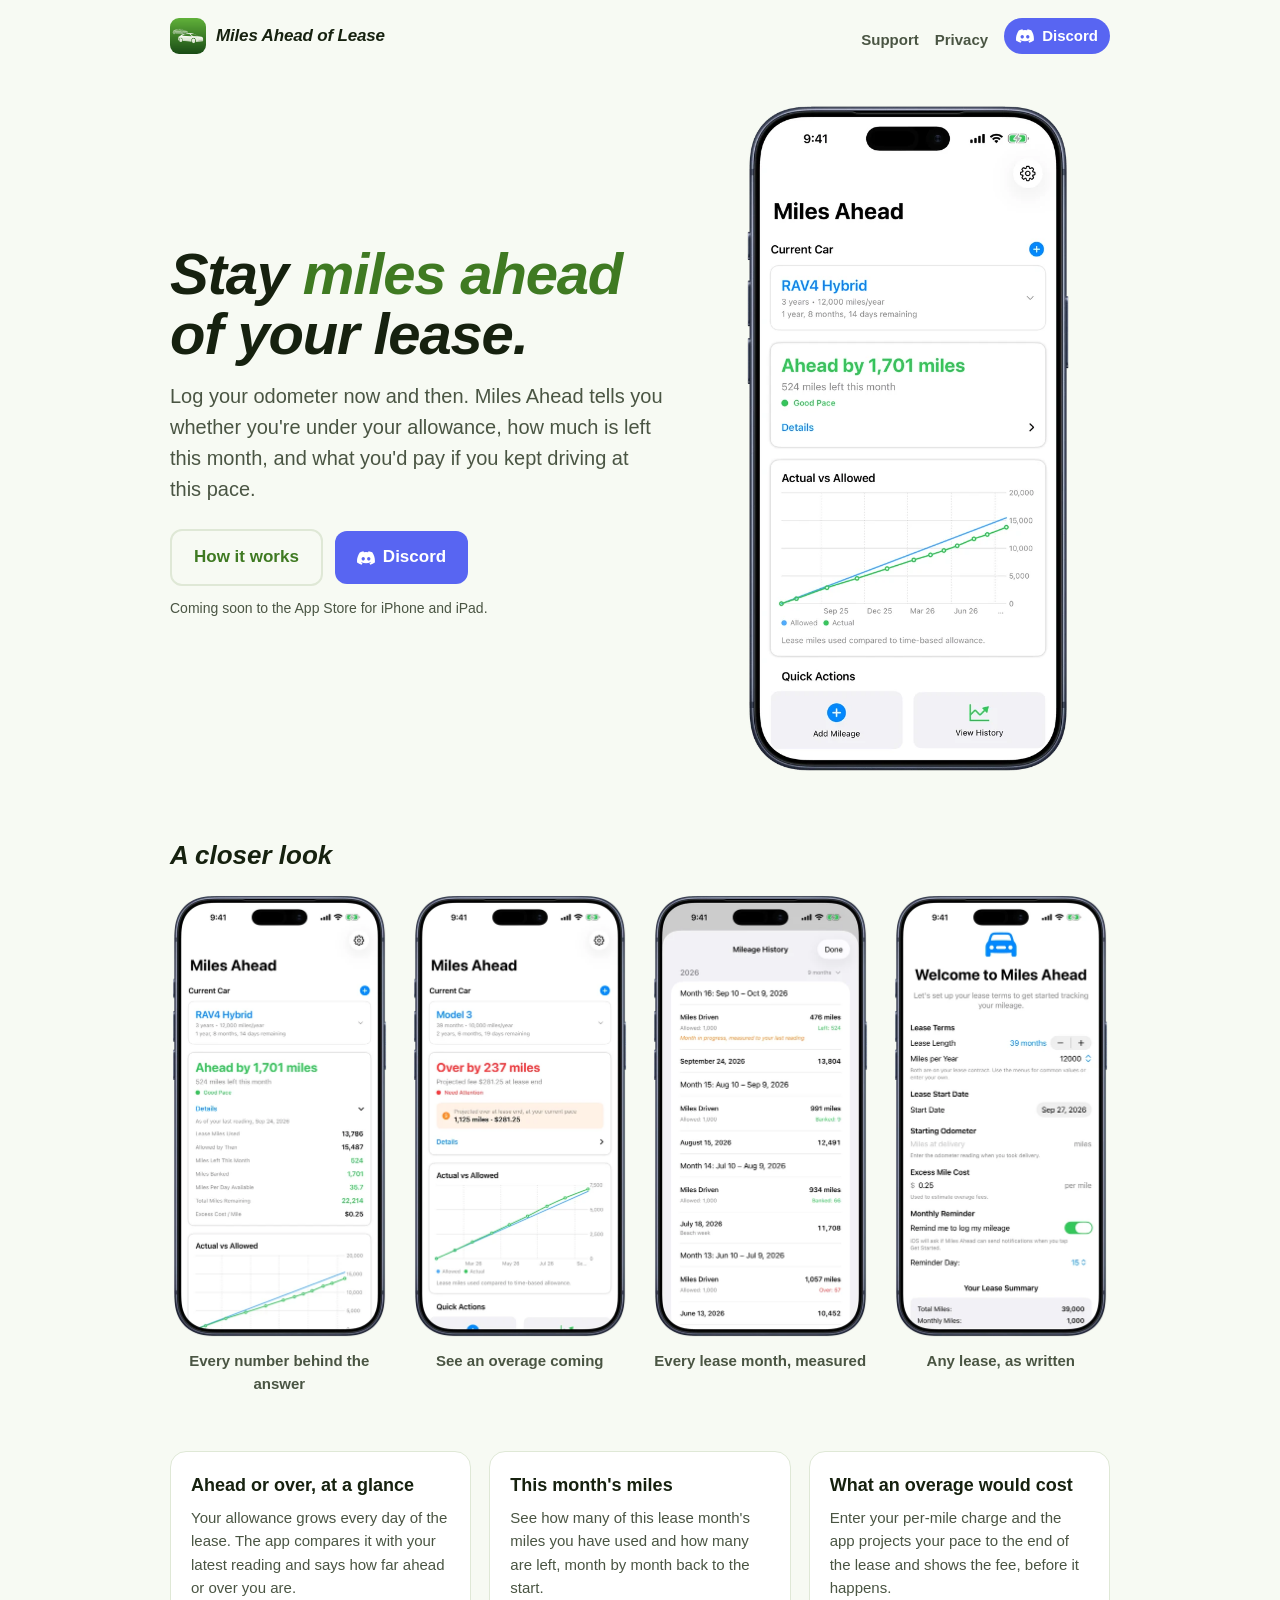
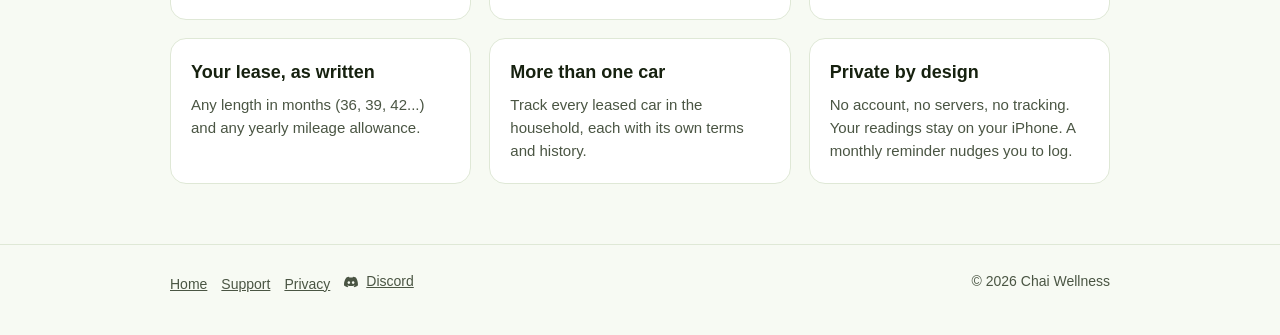
==== commit 81cd2082: "Copyright Chai Wellness" ====
--- a/index.html
+++ b/index.html
@@ -68,7 +68,7 @@
 </main>
 <footer><div class="wrap">
   <div><a href="./">Home</a><a href="support.html">Support</a><a href="privacy.html">Privacy</a><a class="discord" data-discord href="#"><svg viewBox="0 0 24 24" aria-hidden="true" fill="currentColor"><path d="M20.3 4.4A19.8 19.8 0 0 0 15.4 3l-.6 1.3a18.4 18.4 0 0 0-5.6 0L8.6 3a19.7 19.7 0 0 0-4.9 1.5C.6 9.1-.3 13.6.1 18.1a19.9 19.9 0 0 0 6 3l1.3-2.1a12.9 12.9 0 0 1-2-1l.5-.4a14.2 14.2 0 0 0 12.2 0l.5.4a12.9 12.9 0 0 1-2.1 1l1.3 2.1a19.8 19.8 0 0 0 6-3c.5-5.2-.8-9.7-3.5-13.7ZM8.3 15.3c-1.2 0-2.2-1.1-2.2-2.4s1-2.4 2.2-2.4 2.2 1.1 2.2 2.4-1 2.4-2.2 2.4Zm7.4 0c-1.2 0-2.2-1.1-2.2-2.4s1-2.4 2.2-2.4 2.2 1.1 2.2 2.4-1 2.4-2.2 2.4Z"/></svg>Discord</a></div>
-  <div>&copy; 2026 Eric Linder</div>
+  <div>&copy; 2026 Chai Wellness</div>
 </div></footer>
 <script src="site.js?v=3" defer></script>
 <script src="store.js?v=1" defer></script>
